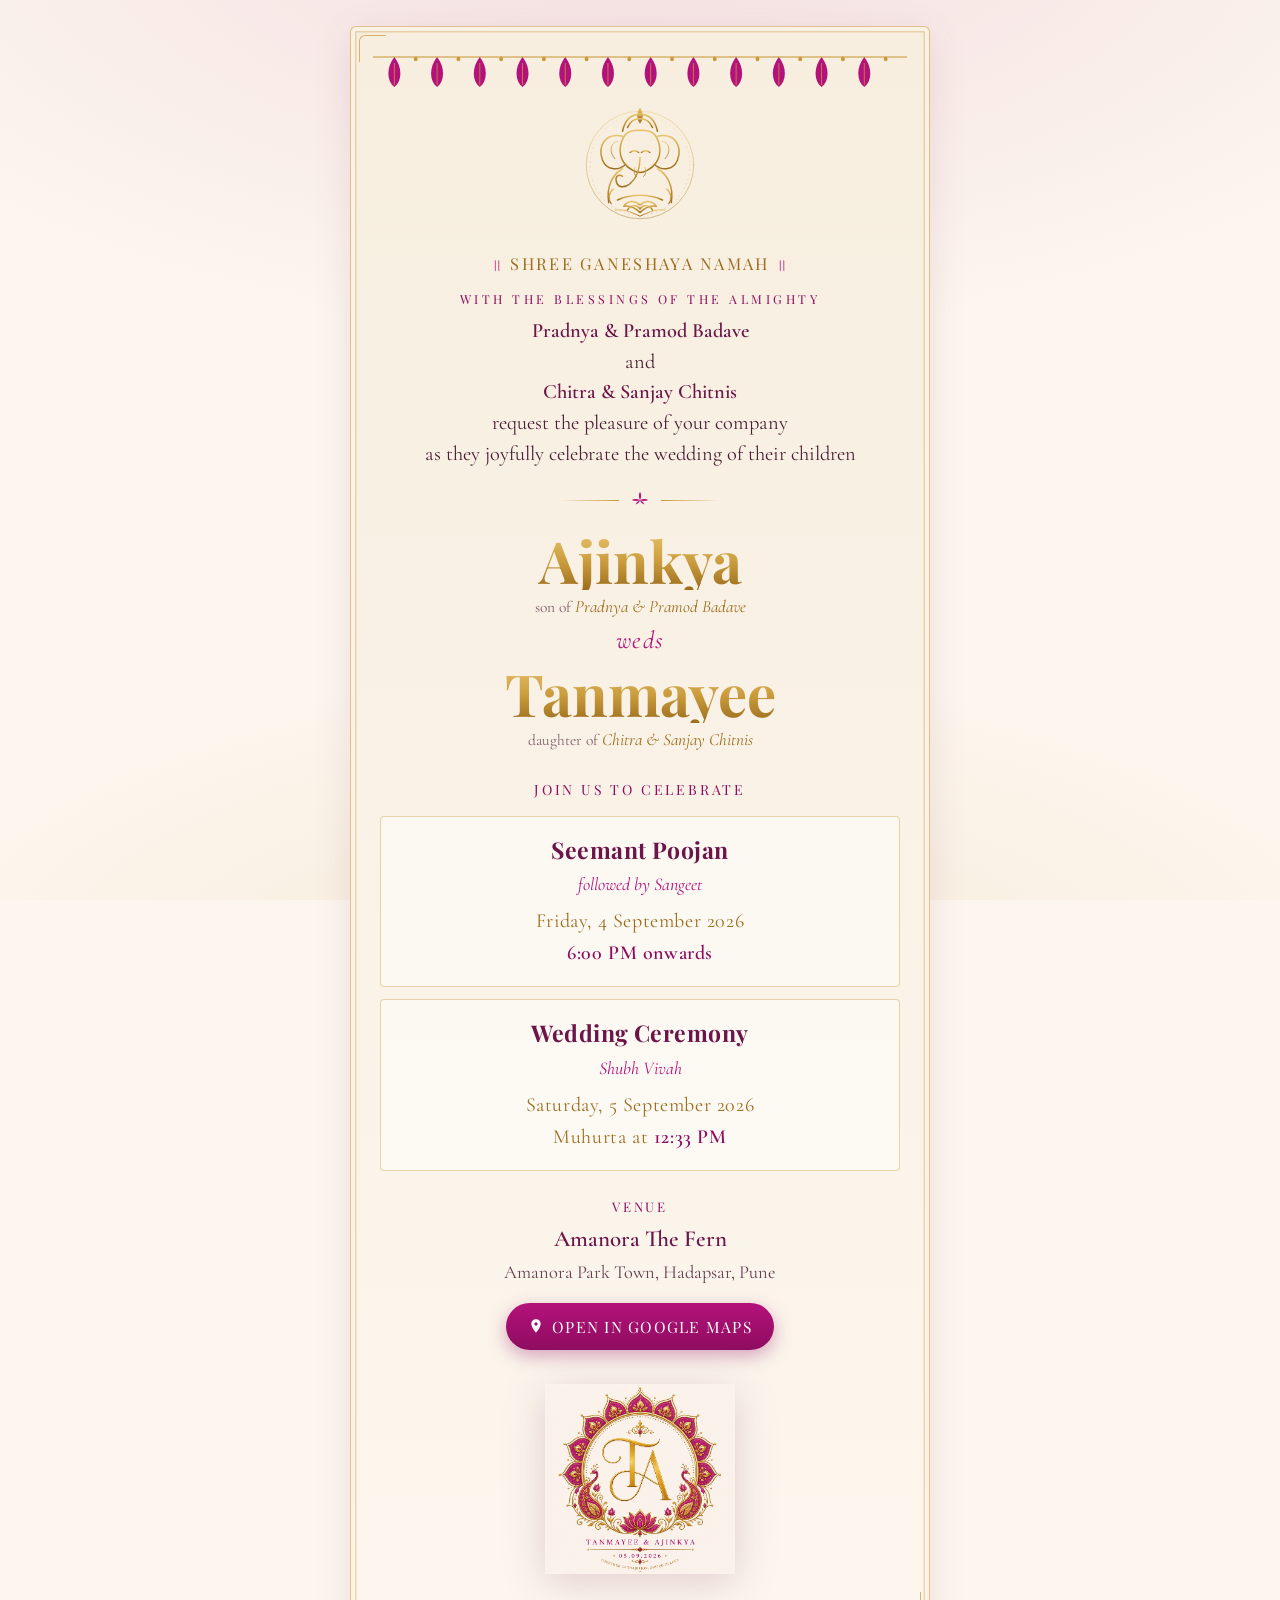
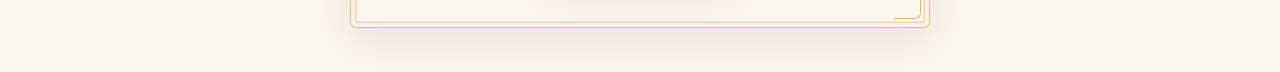
==== index.html @ e58b516b "Initial commit: elegant magenta/gold wedding invite (full + wedding-only) Generated with Claude Code" ====
<!DOCTYPE html>
<html lang="en">
<head>
  <meta charset="utf-8" />
  <meta name="viewport" content="width=device-width, initial-scale=1" />
  <title>Ajinkya weds Tanmayee · 4–5 September 2026</title>
  <meta name="description" content="With the blessings of Shree Ganesha, join us to celebrate the wedding of Ajinkya & Tanmayee — Seemant Poojan & Sangeet on 4 Sep and the wedding on 5 Sep 2026 at Amanora The Fern, Pune." />

  <!-- Open Graph / WhatsApp preview. Replace SITE_URL once hosting is chosen. -->
  <meta property="og:type" content="website" />
  <meta property="og:title" content="Ajinkya weds Tanmayee · 4–5 Sep 2026" />
  <meta property="og:description" content="Seemant Poojan & Sangeet (4 Sep) and the Wedding (5 Sep, 12:33 PM) at Amanora The Fern, Pune. With love, the Badave & Chitnis families." />
  <meta property="og:image" content="SITE_URL/assets/og-full.jpg" />
  <meta property="og:image:width" content="1200" />
  <meta property="og:image:height" content="630" />
  <meta property="og:url" content="SITE_URL/index.html" />
  <meta name="twitter:card" content="summary_large_image" />
  <meta name="twitter:title" content="Ajinkya weds Tanmayee · 4–5 Sep 2026" />
  <meta name="twitter:description" content="Seemant Poojan & Sangeet (4 Sep) and the Wedding (5 Sep) at Amanora The Fern, Pune." />
  <meta name="twitter:image" content="SITE_URL/assets/og-full.jpg" />
  <meta name="theme-color" content="#B4127A" />

  <link rel="icon" href="assets/logo.jpg" />
  <link rel="preconnect" href="https://fonts.googleapis.com" />
  <link rel="preconnect" href="https://fonts.gstatic.com" crossorigin />
  <link href="https://fonts.googleapis.com/css2?family=Cormorant+Garamond:ital,wght@0,400;0,500;0,600;1,400;1,500&family=Playfair+Display:ital,wght@0,600;0,700;1,600&display=swap" rel="stylesheet" />
  <link rel="stylesheet" href="css/style.css" />
</head>
<body>
  <div class="petals" aria-hidden="true"></div>

  <main class="card">
    <div class="frame">

      <!-- mango-leaf toran -->
      <svg class="toran" viewBox="0 0 600 34" preserveAspectRatio="none" aria-hidden="true">
        <path d="M0 2 H600" stroke="#C99A3B" stroke-width="1.4" fill="none" opacity="0.7"/>
        <defs>
          <g id="leaf">
            <path d="M0 2 C-9 12 -9 26 0 32 C9 26 9 12 0 2 Z" fill="#B4127A"/>
            <path d="M0 8 L0 30" stroke="#C99A3B" stroke-width="0.8" fill="none"/>
          </g>
        </defs>
        <use href="#leaf" x="24"/><use href="#leaf" x="72"/><use href="#leaf" x="120"/>
        <use href="#leaf" x="168"/><use href="#leaf" x="216"/><use href="#leaf" x="264"/>
        <use href="#leaf" x="312"/><use href="#leaf" x="360"/><use href="#leaf" x="408"/>
        <use href="#leaf" x="456"/><use href="#leaf" x="504"/><use href="#leaf" x="552"/>
        <g fill="#C99A3B">
          <circle cx="48" cy="4" r="2.2"/><circle cx="96" cy="4" r="2.2"/><circle cx="144" cy="4" r="2.2"/>
          <circle cx="192" cy="4" r="2.2"/><circle cx="240" cy="4" r="2.2"/><circle cx="288" cy="4" r="2.2"/>
          <circle cx="336" cy="4" r="2.2"/><circle cx="384" cy="4" r="2.2"/><circle cx="432" cy="4" r="2.2"/>
          <circle cx="480" cy="4" r="2.2"/><circle cx="528" cy="4" r="2.2"/><circle cx="576" cy="4" r="2.2"/>
        </g>
      </svg>

      <!-- Ganpati invocation -->
      <div class="ganpati reveal">
        <div class="ganesha-wrap"><img src="assets/ganesha.svg" alt="Shree Ganesha" /></div>
        <p class="mantra"><span class="side">॥</span> Shree Ganeshaya Namah <span class="side">॥</span></p>
      </div>

      <!-- Intro -->
      <p class="eyebrow reveal">With the blessings of the Almighty</p>
      <p class="intro reveal">
        <strong>Pradnya &amp; Pramod Badave</strong>
        <br />and<br />
        <strong>Chitra &amp; Sanjay Chitnis</strong>
        <br />request the pleasure of your company<br />
        as they joyfully celebrate the wedding of their children
      </p>

      <div class="divider reveal" aria-hidden="true">
        <svg class="lotus" viewBox="0 0 24 24"><g fill="#B4127A"><path d="M12 3c1.6 2.6 1.6 6.4 0 9-1.6-2.6-1.6-6.4 0-9z"/><path d="M12 12C9.4 10.4 5.6 10.4 3 12c2.6 1.6 6.4 1.6 9 0z"/><path d="M12 12c2.6-1.6 6.4-1.6 9 0-2.6 1.6-6.4 1.6-9 0z"/><path d="M12 12c-2 .6-4 2.6-4.8 5 2.4-.8 4.4-2.8 4.8-5z"/><path d="M12 12c2 .6 4 2.6 4.8 5-2.4-.8-4.4-2.8-4.8-5z"/></g></svg>
      </div>

      <!-- Couple -->
      <section class="couple reveal">
        <h1 class="name">Ajinkya</h1>
        <p class="parents"><span class="of">son of</span> Pradnya &amp; Pramod Badave</p>
        <p class="weds">weds</p>
        <h1 class="name">Tanmayee</h1>
        <p class="parents"><span class="of">daughter of</span> Chitra &amp; Sanjay Chitnis</p>
      </section>

      <!-- Events -->
      <section class="events reveal">
        <p class="section-title">Join us to celebrate</p>

        <div class="event">
          <p class="ev-name">Seemant Poojan</p>
          <p class="ev-sub">followed by Sangeet</p>
          <p class="ev-when">Friday, 4 September 2026</p>
          <p class="ev-when"><span class="time">6:00 PM onwards</span></p>
        </div>

        <div class="event">
          <p class="ev-name">Wedding Ceremony</p>
          <p class="ev-sub">Shubh Vivah</p>
          <p class="ev-when">Saturday, 5 September 2026</p>
          <p class="ev-when">Muhurta at <span class="time">12:33 PM</span></p>
        </div>
      </section>

      <!-- Venue -->
      <section class="venue reveal">
        <p class="vlabel">Venue</p>
        <p class="vname">Amanora The Fern</p>
        <p class="vaddr">Amanora Park Town, Hadapsar, Pune</p>
        <a class="maps-btn" href="https://maps.app.goo.gl/Dd9FhrrQaeA665WX8" target="_blank" rel="noopener">
          <svg viewBox="0 0 24 24" aria-hidden="true"><path d="M12 2C8.1 2 5 5.1 5 9c0 5.2 7 13 7 13s7-7.8 7-13c0-3.9-3.1-7-7-7zm0 9.5A2.5 2.5 0 1 1 12 6.5a2.5 2.5 0 0 1 0 5z"/></svg>
          Open in Google Maps
        </a>
      </section>

      <!-- RSVP placeholder — uncomment and fill in to enable
      <section class="venue reveal">
        <p class="vlabel">RSVP</p>
        <p class="vname">NAME — <a href="tel:+91XXXXXXXXXX">+91 XXXXX XXXXX</a></p>
      </section>
      -->

      <!-- Logo footer -->
      <div class="brand reveal">
        <img src="assets/logo.jpg" alt="Tanmayee & Ajinkya" />
      </div>

    </div>
  </main>

  <script src="js/invite.js"></script>
</body>
</html>
---- css/style.css ----
/* ============================================================
   Ajinkya weds Tanmayee — shared styles
   Palette sampled from the couple's TA mandala logo.
   ============================================================ */
:root {
  --magenta: #B4127A;
  --magenta-deep: #8E0C60;
  --gold: #C99A3B;
  --gold-light: #E6C36B;
  --gold-dark: #9C6E1E;
  --cream: #FCF6EE;
  --cream-2: #F7EEDF;
  --plum: #6B1548;
  --ink: #4a2036;
  --maxw: 620px;
}

* { box-sizing: border-box; }

html { scroll-behavior: smooth; }

body {
  margin: 0;
  background: var(--cream);
  color: var(--ink);
  font-family: "Cormorant Garamond", "Georgia", serif;
  font-size: 20px;
  line-height: 1.5;
  -webkit-font-smoothing: antialiased;
  overflow-x: hidden;
}

/* soft radial glow + faint mandala watermark behind everything */
body::before {
  content: "";
  position: fixed;
  inset: 0;
  z-index: -2;
  background:
    radial-gradient(120% 80% at 50% -10%, rgba(180,18,122,0.10), transparent 60%),
    radial-gradient(100% 60% at 50% 110%, rgba(201,154,59,0.12), transparent 60%),
    var(--cream);
}

/* -------- decorative frame / card -------- */
.card {
  max-width: var(--maxw);
  margin: 0 auto;
  padding: 26px 20px 44px;
  position: relative;
}

.frame {
  position: relative;
  border: 1.5px solid rgba(201,154,59,0.55);
  border-radius: 6px;
  padding: 34px 22px 40px;
  background:
    linear-gradient(var(--cream-2), var(--cream));
  box-shadow: 0 10px 40px rgba(107,21,72,0.10), inset 0 0 0 4px rgba(252,246,238,0.9), inset 0 0 0 5.5px rgba(201,154,59,0.35);
}
/* little gold corner flourishes */
.frame::before, .frame::after {
  content: "";
  position: absolute;
  width: 26px; height: 26px;
  border: 1.5px solid var(--gold);
  opacity: 0.7;
}
.frame::before { top: 8px; left: 8px; border-right: none; border-bottom: none; border-radius: 6px 0 0 0; }
.frame::after  { bottom: 8px; right: 8px; border-left: none; border-top: none; border-radius: 0 0 6px 0; }

/* -------- toran (mango-leaf string) -------- */
.toran {
  display: block;
  width: 100%;
  height: 34px;
  margin: -6px 0 6px;
}

/* -------- Ganpati header -------- */
.ganpati { text-align: center; margin: 6px 0 14px; }
.ganpati .ganesha-wrap {
  width: 150px; margin: 0 auto 6px;
  position: relative;
}
.ganpati .ganesha-wrap img { width: 100%; display: block; }
.mantra {
  font-family: "Playfair Display", serif;
  color: var(--gold-dark);
  letter-spacing: 0.14em;
  font-size: 0.82em;
  text-transform: uppercase;
  margin: 4px 0 0;
}
.mantra .side { color: var(--magenta); opacity: 0.7; }

/* -------- generic pieces -------- */
.eyebrow {
  text-align: center;
  color: var(--magenta-deep);
  letter-spacing: 0.28em;
  text-transform: uppercase;
  font-size: 0.62em;
  font-family: "Playfair Display", serif;
  margin: 0 0 8px;
}

.intro {
  text-align: center;
  color: var(--ink);
  font-size: 1.02em;
  max-width: 30em;
  margin: 0 auto;
}
.intro strong { color: var(--plum); font-weight: 600; white-space: nowrap; }

.divider {
  display: flex; align-items: center; justify-content: center;
  gap: 10px; margin: 20px auto; color: var(--gold);
}
.divider::before, .divider::after {
  content: ""; height: 1px; width: 60px;
  background: linear-gradient(90deg, transparent, var(--gold));
}
.divider::after { background: linear-gradient(90deg, var(--gold), transparent); }
.divider .lotus { width: 22px; height: 22px; }

/* -------- couple names -------- */
.couple { text-align: center; margin: 8px 0 4px; }
.name {
  font-family: "Playfair Display", serif;
  font-weight: 700;
  font-size: 2.9em;
  line-height: 1.02;
  margin: 4px 0;
  background: linear-gradient(180deg, var(--gold-light), var(--gold) 55%, var(--gold-dark));
  -webkit-background-clip: text;
  background-clip: text;
  color: transparent;
  position: relative;
}
/* shimmer sweep */
.name::after {
  content: "";
  position: absolute; inset: 0;
  background: linear-gradient(115deg, transparent 40%, rgba(255,255,255,0.75) 50%, transparent 60%);
  -webkit-background-clip: text; background-clip: text;
  color: transparent;
  background-size: 250% 100%;
  animation: shimmer 5.5s ease-in-out infinite;
  pointer-events: none;
}
@keyframes shimmer { 0%,100% { background-position: 180% 0; } 50% { background-position: -60% 0; } }

.weds {
  font-family: "Cormorant Garamond", serif;
  font-style: italic;
  color: var(--magenta);
  font-size: 1.25em;
  letter-spacing: 0.05em;
  margin: 2px 0;
}
.parents {
  color: var(--gold-dark);
  font-size: 0.86em;
  font-style: italic;
  margin: 2px 0 0;
}
.parents .of { color: var(--ink); opacity: 0.7; font-style: normal; font-size: 0.9em; }

/* -------- events -------- */
.events { margin: 26px 0 6px; }
.section-title {
  text-align: center;
  font-family: "Playfair Display", serif;
  color: var(--magenta-deep);
  letter-spacing: 0.2em;
  text-transform: uppercase;
  font-size: 0.7em;
  margin: 0 0 16px;
}
.event {
  text-align: center;
  padding: 16px 14px;
  margin: 12px auto;
  max-width: 26em;
  border: 1px solid rgba(201,154,59,0.4);
  border-radius: 4px;
  background: rgba(255,255,255,0.45);
  position: relative;
}
.event + .event { }
.event .ev-name {
  font-family: "Playfair Display", serif;
  color: var(--plum);
  font-size: 1.15em;
  font-weight: 700;
  letter-spacing: 0.02em;
  margin: 0 0 4px;
}
.event .ev-sub { color: var(--magenta); font-style: italic; font-size: 0.9em; margin: 0 0 8px; }
.event .ev-when {
  color: var(--gold-dark);
  font-size: 1.0em;
  letter-spacing: 0.03em;
  margin: 2px 0;
}
.event .ev-when .time { color: var(--magenta-deep); font-weight: 600; }

/* -------- venue + maps -------- */
.venue { text-align: center; margin: 26px 0 6px; }
.venue .vlabel {
  font-family: "Playfair Display", serif;
  color: var(--magenta-deep);
  letter-spacing: 0.2em; text-transform: uppercase;
  font-size: 0.66em; margin: 0 0 6px;
}
.venue .vname { color: var(--plum); font-size: 1.15em; font-weight: 600; margin: 0; }
.venue .vaddr { color: var(--ink); font-size: 0.92em; opacity: 0.85; margin: 2px 0 16px; }

.maps-btn {
  display: inline-flex; align-items: center; gap: 8px;
  text-decoration: none;
  background: linear-gradient(180deg, var(--magenta), var(--magenta-deep));
  color: #fff;
  font-family: "Playfair Display", serif;
  letter-spacing: 0.08em;
  font-size: 0.78em;
  text-transform: uppercase;
  padding: 12px 22px;
  border-radius: 40px;
  box-shadow: 0 6px 18px rgba(142,12,96,0.35);
  transition: transform 0.18s ease, box-shadow 0.18s ease;
}
.maps-btn:hover { transform: translateY(-2px); box-shadow: 0 10px 24px rgba(142,12,96,0.45); }
.maps-btn svg { width: 16px; height: 16px; fill: #fff; }

/* -------- logo footer -------- */
.brand { text-align: center; margin: 34px 0 4px; }
.brand img {
  width: 190px; max-width: 62%;
  filter: drop-shadow(0 8px 20px rgba(107,21,72,0.18));
}
.closing {
  text-align: center;
  color: var(--gold-dark);
  font-style: italic;
  font-size: 0.9em;
  margin: 10px 0 0;
}

/* -------- floating petals -------- */
.petals { position: fixed; inset: 0; z-index: -1; overflow: hidden; pointer-events: none; }
.petal {
  position: absolute;
  top: -30px;
  font-size: 18px;
  opacity: 0;
  animation: fall linear infinite;
  will-change: transform;
}
@keyframes fall {
  0%   { transform: translateY(-30px) rotate(0deg);   opacity: 0; }
  10%  { opacity: 0.55; }
  90%  { opacity: 0.5; }
  100% { transform: translateY(105vh) rotate(320deg);  opacity: 0; }
}

/* -------- scroll reveal -------- */
.reveal { opacity: 0; transform: translateY(18px); transition: opacity 0.8s ease, transform 0.8s ease; }
.reveal.in { opacity: 1; transform: none; }

/* -------- responsive -------- */
@media (max-width: 400px) {
  body { font-size: 18px; }
  .name { font-size: 2.35em; }
  .frame { padding: 28px 14px 34px; }
}

/* -------- reduced motion -------- */
@media (prefers-reduced-motion: reduce) {
  html { scroll-behavior: auto; }
  .name::after { animation: none; }
  .petals { display: none; }
  .reveal { opacity: 1; transform: none; transition: none; }
  .mandala-spin { animation: none !important; }
}
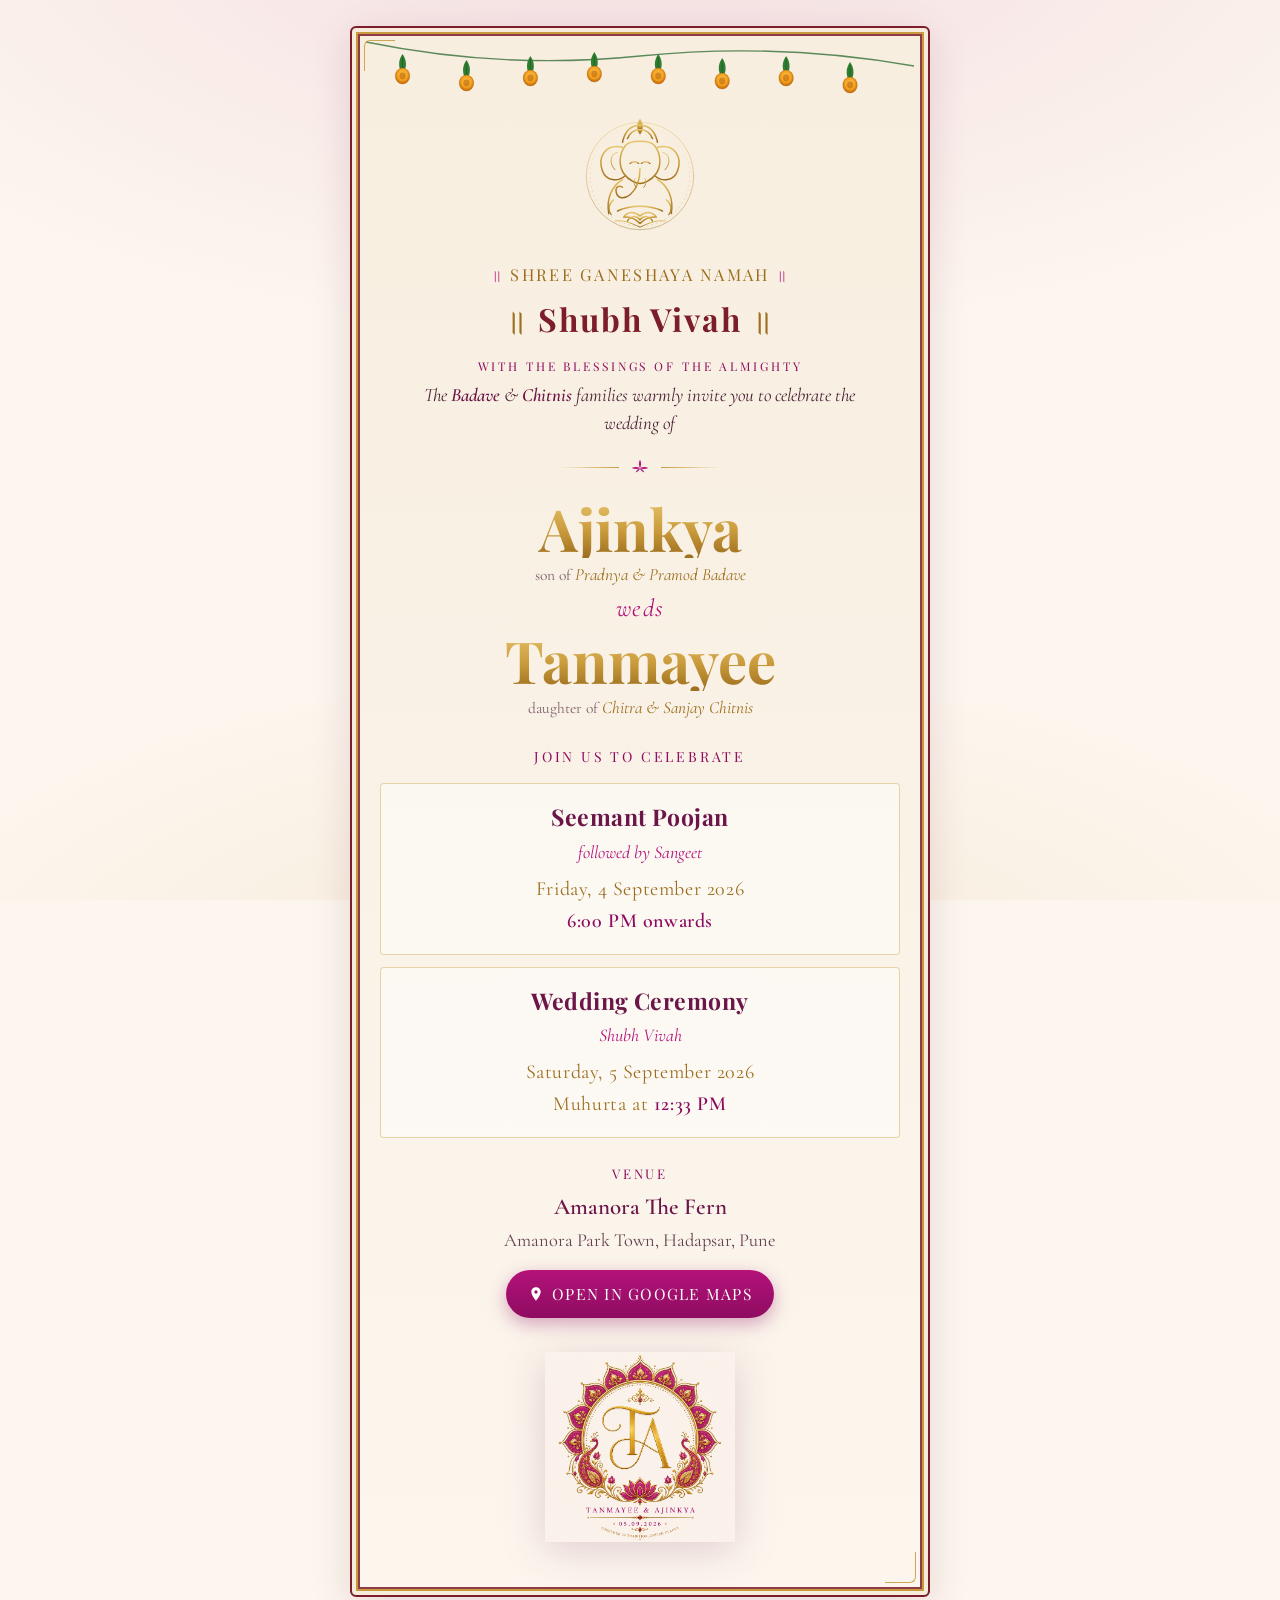
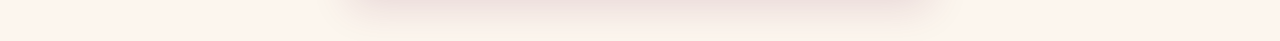
==== commit 9ff70912: "Make invite more traditional: marigold garland, Shubh Vivah heading, maroon-gold frame; shorten intr" ====
--- a/index.html
+++ b/index.html
@@ -32,24 +32,36 @@
   <main class="card">
     <div class="frame">
 
-      <!-- mango-leaf toran -->
-      <svg class="toran" viewBox="0 0 600 34" preserveAspectRatio="none" aria-hidden="true">
-        <path d="M0 2 H600" stroke="#C99A3B" stroke-width="1.4" fill="none" opacity="0.7"/>
+      <!-- marigold garland (bandanwar) -->
+      <svg class="garland" viewBox="0 0 600 62" preserveAspectRatio="none" aria-hidden="true">
         <defs>
-          <g id="leaf">
-            <path d="M0 2 C-9 12 -9 26 0 32 C9 26 9 12 0 2 Z" fill="#B4127A"/>
-            <path d="M0 8 L0 30" stroke="#C99A3B" stroke-width="0.8" fill="none"/>
+          <radialGradient id="mari" cx="50%" cy="42%" r="60%">
+            <stop offset="0%" stop-color="#F7C053"/>
+            <stop offset="55%" stop-color="#F5A623"/>
+            <stop offset="100%" stop-color="#B85C00"/>
+          </radialGradient>
+          <g id="marigold">
+            <circle r="8" fill="url(#mari)"/>
+            <circle r="8" fill="none" stroke="#B85C00" stroke-width="0.6" opacity="0.5"/>
+            <circle r="3.4" fill="#B85C00" opacity="0.55"/>
+          </g>
+          <g id="mleaf">
+            <path d="M0 0 C-5 6 -5 15 0 19 C5 15 5 6 0 0 Z" fill="#2E7D32"/>
+            <path d="M0 3 L0 17" stroke="#1B5E20" stroke-width="0.7"/>
           </g>
         </defs>
-        <use href="#leaf" x="24"/><use href="#leaf" x="72"/><use href="#leaf" x="120"/>
-        <use href="#leaf" x="168"/><use href="#leaf" x="216"/><use href="#leaf" x="264"/>
-        <use href="#leaf" x="312"/><use href="#leaf" x="360"/><use href="#leaf" x="408"/>
-        <use href="#leaf" x="456"/><use href="#leaf" x="504"/><use href="#leaf" x="552"/>
-        <g fill="#C99A3B">
-          <circle cx="48" cy="4" r="2.2"/><circle cx="96" cy="4" r="2.2"/><circle cx="144" cy="4" r="2.2"/>
-          <circle cx="192" cy="4" r="2.2"/><circle cx="240" cy="4" r="2.2"/><circle cx="288" cy="4" r="2.2"/>
-          <circle cx="336" cy="4" r="2.2"/><circle cx="384" cy="4" r="2.2"/><circle cx="432" cy="4" r="2.2"/>
-          <circle cx="480" cy="4" r="2.2"/><circle cx="528" cy="4" r="2.2"/><circle cx="576" cy="4" r="2.2"/>
+        <!-- draping string -->
+        <path d="M0 6 Q150 34 300 20 Q450 6 600 30" fill="none" stroke="#1B5E20" stroke-width="1.4" opacity="0.7"/>
+        <!-- hanging leaf + marigold clusters -->
+        <g>
+          <use href="#mleaf" x="40"  y="18"/><use href="#marigold" x="40"  y="40"/>
+          <use href="#mleaf" x="110" y="24"/><use href="#marigold" x="110" y="47"/>
+          <use href="#mleaf" x="180" y="20"/><use href="#marigold" x="180" y="42"/>
+          <use href="#mleaf" x="250" y="16"/><use href="#marigold" x="250" y="38"/>
+          <use href="#mleaf" x="320" y="18"/><use href="#marigold" x="320" y="40"/>
+          <use href="#mleaf" x="390" y="22"/><use href="#marigold" x="390" y="45"/>
+          <use href="#mleaf" x="460" y="20"/><use href="#marigold" x="460" y="42"/>
+          <use href="#mleaf" x="530" y="26"/><use href="#marigold" x="530" y="49"/>
         </g>
       </svg>
 
@@ -57,16 +69,14 @@
       <div class="ganpati reveal">
         <div class="ganesha-wrap"><img src="assets/ganesha.svg" alt="Shree Ganesha" /></div>
         <p class="mantra"><span class="side">॥</span> Shree Ganeshaya Namah <span class="side">॥</span></p>
+        <p class="shubh"><span class="side">॥</span> Shubh Vivah <span class="side">॥</span></p>
       </div>
 
       <!-- Intro -->
       <p class="eyebrow reveal">With the blessings of the Almighty</p>
       <p class="intro reveal">
-        <strong>Pradnya &amp; Pramod Badave</strong>
-        <br />and<br />
-        <strong>Chitra &amp; Sanjay Chitnis</strong>
-        <br />request the pleasure of your company<br />
-        as they joyfully celebrate the wedding of their children
+        The <strong>Badave</strong> &amp; <strong>Chitnis</strong> families
+        warmly invite you to celebrate the wedding of
       </p>
 
       <div class="divider reveal" aria-hidden="true">
--- a/css/style.css
+++ b/css/style.css
@@ -12,6 +12,13 @@
   --cream-2: #F7EEDF;
   --plum: #6B1548;
   --ink: #4a2036;
+  --maroon: #7C1D2B;
+  --maroon-deep: #5E0F1E;
+  --marigold: #E07B0E;
+  --marigold-mid: #F5A623;
+  --marigold-core: #B85C00;
+  --leaf-green: #2E7D32;
+  --leaf-green-dark: #1B5E20;
   --maxw: 620px;
 }
 
@@ -52,23 +59,36 @@
 
 .frame {
   position: relative;
-  border: 1.5px solid rgba(201,154,59,0.55);
+  border: 2px solid var(--maroon);
   border-radius: 6px;
-  padding: 34px 22px 40px;
+  padding: 20px 22px 40px;
   background:
     linear-gradient(var(--cream-2), var(--cream));
-  box-shadow: 0 10px 40px rgba(107,21,72,0.10), inset 0 0 0 4px rgba(252,246,238,0.9), inset 0 0 0 5.5px rgba(201,154,59,0.35);
+  box-shadow:
+    0 10px 40px rgba(107,21,72,0.14),
+    inset 0 0 0 4px rgba(252,246,238,0.9),
+    inset 0 0 0 6px var(--gold),
+    inset 0 0 0 8px rgba(124,29,43,0.85);
 }
 /* little gold corner flourishes */
 .frame::before, .frame::after {
   content: "";
   position: absolute;
-  width: 26px; height: 26px;
-  border: 1.5px solid var(--gold);
-  opacity: 0.7;
-}
-.frame::before { top: 8px; left: 8px; border-right: none; border-bottom: none; border-radius: 6px 0 0 0; }
-.frame::after  { bottom: 8px; right: 8px; border-left: none; border-top: none; border-radius: 0 0 6px 0; }
+  width: 30px; height: 30px;
+  border: 1.6px solid var(--gold);
+  opacity: 0.85;
+  z-index: 2;
+}
+.frame::before { top: 12px; left: 12px; border-right: none; border-bottom: none; border-radius: 6px 0 0 0; }
+.frame::after  { bottom: 12px; right: 12px; border-left: none; border-top: none; border-radius: 0 0 6px 0; }
+
+/* -------- marigold garland (bandanwar) across the top -------- */
+.garland {
+  display: block;
+  width: calc(100% + 16px);
+  margin: -12px -8px 8px;
+  height: 62px;
+}
 
 /* -------- toran (mango-leaf string) -------- */
 .toran {
@@ -95,22 +115,35 @@
 }
 .mantra .side { color: var(--magenta); opacity: 0.7; }
 
+/* Shubh Vivah — the auspicious-marriage heading */
+.shubh {
+  text-align: center;
+  font-family: "Playfair Display", serif;
+  font-weight: 700;
+  color: var(--maroon);
+  font-size: 1.6em;
+  letter-spacing: 0.06em;
+  margin: 8px 0 2px;
+}
+.shubh .side { color: var(--gold-dark); font-weight: 400; }
+
 /* -------- generic pieces -------- */
 .eyebrow {
   text-align: center;
   color: var(--magenta-deep);
-  letter-spacing: 0.28em;
+  letter-spacing: 0.24em;
   text-transform: uppercase;
-  font-size: 0.62em;
-  font-family: "Playfair Display", serif;
-  margin: 0 0 8px;
+  font-size: 0.6em;
+  font-family: "Playfair Display", serif;
+  margin: 6px 0 6px;
 }
 
 .intro {
   text-align: center;
   color: var(--ink);
-  font-size: 1.02em;
-  max-width: 30em;
+  font-size: 0.94em;
+  font-style: italic;
+  max-width: 26em;
   margin: 0 auto;
 }
 .intro strong { color: var(--plum); font-weight: 600; white-space: nowrap; }
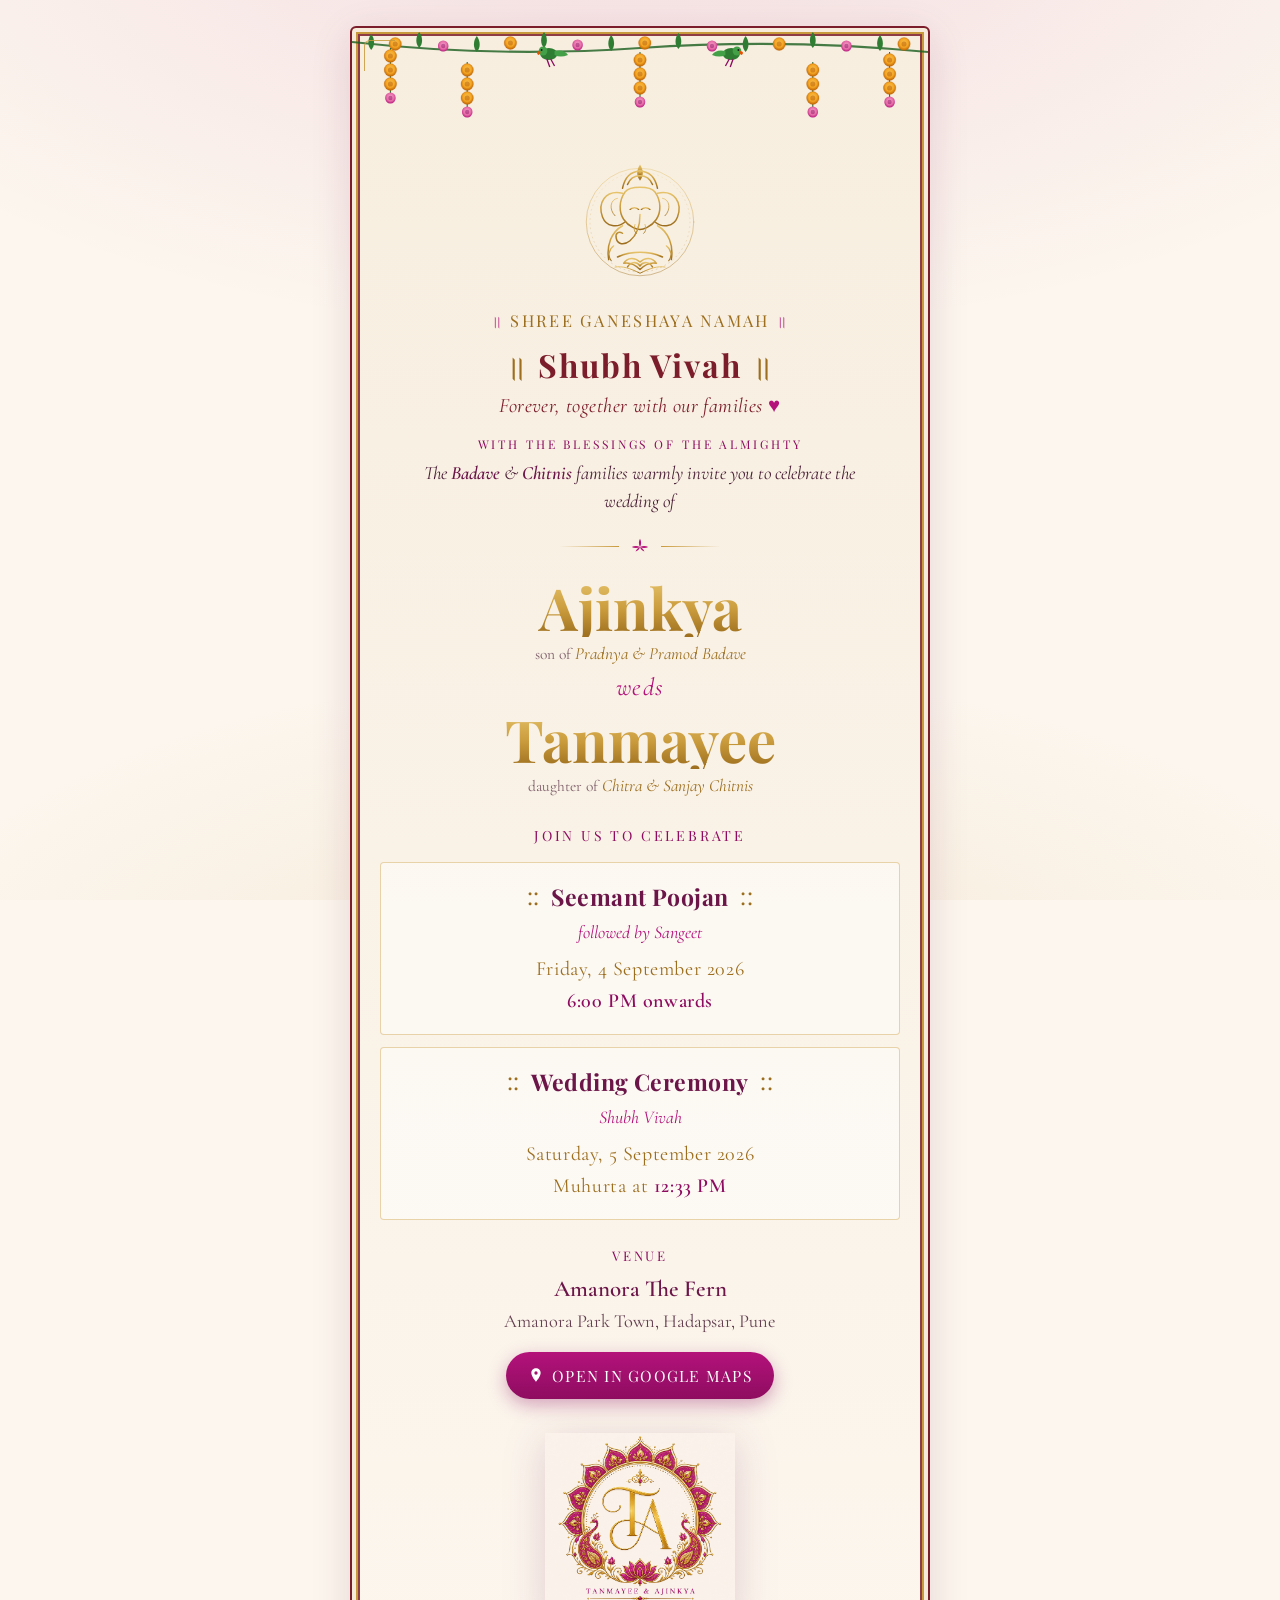
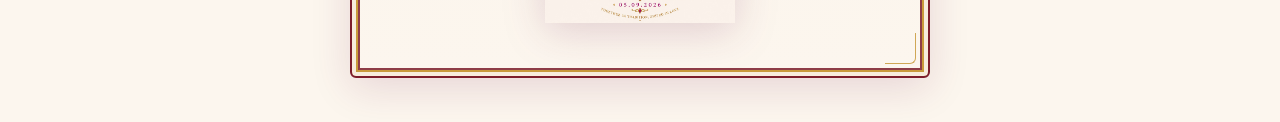
==== commit 54a22bc0: "Richer garland (hanging marigold/pink strands + parrots), script tagline, :: event headings — match " ====
--- a/index.html
+++ b/index.html
@@ -32,37 +32,72 @@
   <main class="card">
     <div class="frame">
 
-      <!-- marigold garland (bandanwar) -->
-      <svg class="garland" viewBox="0 0 600 62" preserveAspectRatio="none" aria-hidden="true">
+      <!-- marigold garland (bandanwar) with hanging strands + parrots -->
+      <svg class="garland" viewBox="0 0 600 118" preserveAspectRatio="none" aria-hidden="true">
         <defs>
           <radialGradient id="mari" cx="50%" cy="42%" r="60%">
             <stop offset="0%" stop-color="#F7C053"/>
             <stop offset="55%" stop-color="#F5A623"/>
             <stop offset="100%" stop-color="#B85C00"/>
           </radialGradient>
-          <g id="marigold">
-            <circle r="8" fill="url(#mari)"/>
-            <circle r="8" fill="none" stroke="#B85C00" stroke-width="0.6" opacity="0.5"/>
-            <circle r="3.4" fill="#B85C00" opacity="0.55"/>
+          <radialGradient id="pinkfl" cx="50%" cy="42%" r="60%">
+            <stop offset="0%" stop-color="#F7A8CE"/>
+            <stop offset="60%" stop-color="#E56AA6"/>
+            <stop offset="100%" stop-color="#B4127A"/>
+          </radialGradient>
+          <!-- one marigold bud -->
+          <g id="mari1">
+            <circle r="6.5" fill="url(#mari)"/>
+            <circle r="6.5" fill="none" stroke="#B85C00" stroke-width="0.5" opacity="0.5"/>
+            <circle r="2.6" fill="#B85C00" opacity="0.5"/>
           </g>
-          <g id="mleaf">
-            <path d="M0 0 C-5 6 -5 15 0 19 C5 15 5 6 0 0 Z" fill="#2E7D32"/>
-            <path d="M0 3 L0 17" stroke="#1B5E20" stroke-width="0.7"/>
+          <!-- one pink bud -->
+          <g id="pink1">
+            <circle r="5.5" fill="url(#pinkfl)"/>
+            <circle r="2.2" fill="#8E0C60" opacity="0.5"/>
+          </g>
+          <!-- small leaf -->
+          <g id="lf">
+            <path d="M0 0 C-4 5 -4 12 0 16 C4 12 4 5 0 0 Z" fill="#2E7D32"/>
+          </g>
+          <!-- a hanging strand: string of marigolds ending in a pink bloom -->
+          <g id="strand">
+            <line x1="0" y1="0" x2="0" y2="52" stroke="#1B5E20" stroke-width="1"/>
+            <use href="#mari1" x="0" y="8"/>
+            <use href="#mari1" x="0" y="22"/>
+            <use href="#mari1" x="0" y="36"/>
+            <use href="#pink1" x="0" y="50"/>
+          </g>
+          <!-- green parrot -->
+          <g id="parrot">
+            <ellipse cx="0" cy="0" rx="9" ry="6" fill="#2E7D32"/>
+            <path d="M6 -3 q10 -2 14 4 q-8 3 -14 0 Z" fill="#43A047"/>
+            <circle cx="-6" cy="-3" r="4.5" fill="#43A047"/>
+            <path d="M-10 -3 q-4 1 -1 4 q3 -1 2 -4 Z" fill="#E65100"/>
+            <circle cx="-7.5" cy="-4" r="1" fill="#1B1B1B"/>
+            <path d="M-2 5 l3 8 M2 5 l4 7" stroke="#8E0C60" stroke-width="1.4" fill="none"/>
           </g>
         </defs>
-        <!-- draping string -->
-        <path d="M0 6 Q150 34 300 20 Q450 6 600 30" fill="none" stroke="#1B5E20" stroke-width="1.4" opacity="0.7"/>
-        <!-- hanging leaf + marigold clusters -->
+
+        <!-- dense top band of foliage + blooms -->
+        <path d="M0 14 Q150 30 300 20 Q450 10 600 24" fill="none" stroke="#1B5E20" stroke-width="2.2" opacity="0.8"/>
         <g>
-          <use href="#mleaf" x="40"  y="18"/><use href="#marigold" x="40"  y="40"/>
-          <use href="#mleaf" x="110" y="24"/><use href="#marigold" x="110" y="47"/>
-          <use href="#mleaf" x="180" y="20"/><use href="#marigold" x="180" y="42"/>
-          <use href="#mleaf" x="250" y="16"/><use href="#marigold" x="250" y="38"/>
-          <use href="#mleaf" x="320" y="18"/><use href="#marigold" x="320" y="40"/>
-          <use href="#mleaf" x="390" y="22"/><use href="#marigold" x="390" y="45"/>
-          <use href="#mleaf" x="460" y="20"/><use href="#marigold" x="460" y="42"/>
-          <use href="#mleaf" x="530" y="26"/><use href="#marigold" x="530" y="49"/>
+          <use href="#lf" x="20" y="6"/><use href="#lf" x="70" y="4"/><use href="#lf" x="130" y="8"/>
+          <use href="#lf" x="200" y="4"/><use href="#lf" x="270" y="7"/><use href="#lf" x="340" y="5"/>
+          <use href="#lf" x="410" y="8"/><use href="#lf" x="480" y="4"/><use href="#lf" x="550" y="7"/>
+          <use href="#mari1" x="45"  y="16"/><use href="#pink1" x="95" y="18"/><use href="#mari1" x="165" y="15"/>
+          <use href="#pink1" x="235" y="17"/><use href="#mari1" x="305" y="15"/><use href="#pink1" x="375" y="18"/>
+          <use href="#mari1" x="445" y="16"/><use href="#pink1" x="515" y="18"/><use href="#mari1" x="575" y="16"/>
         </g>
+        <!-- hanging strands, alternating lengths -->
+        <use href="#strand" x="40"  y="20"/>
+        <use href="#strand" x="120" y="20" transform="translate(0,14)"/>
+        <use href="#strand" x="300" y="24"/>
+        <use href="#strand" x="480" y="20" transform="translate(0,14)"/>
+        <use href="#strand" x="560" y="24"/>
+        <!-- parrots perched on the band -->
+        <use href="#parrot" x="205" y="26"/>
+        <use href="#parrot" x="395" y="26" transform="scale(-1,1) translate(-790,0)"/>
       </svg>
 
       <!-- Ganpati invocation -->
@@ -70,6 +105,7 @@
         <div class="ganesha-wrap"><img src="assets/ganesha.svg" alt="Shree Ganesha" /></div>
         <p class="mantra"><span class="side">॥</span> Shree Ganeshaya Namah <span class="side">॥</span></p>
         <p class="shubh"><span class="side">॥</span> Shubh Vivah <span class="side">॥</span></p>
+        <p class="tagline">Forever, together with our families <span class="heart">♥</span></p>
       </div>
 
       <!-- Intro -->
--- a/css/style.css
+++ b/css/style.css
@@ -85,10 +85,22 @@
 /* -------- marigold garland (bandanwar) across the top -------- */
 .garland {
   display: block;
-  width: calc(100% + 16px);
-  margin: -12px -8px 8px;
-  height: 62px;
-}
+  width: calc(100% + 44px);
+  margin: -20px -22px 6px;
+  height: 118px;
+}
+
+/* script tagline — "forever, together with our families" */
+.tagline {
+  text-align: center;
+  font-family: "Cormorant Garamond", serif;
+  font-style: italic;
+  color: var(--maroon);
+  font-size: 1.02em;
+  letter-spacing: 0.02em;
+  margin: 2px 0 10px;
+}
+.tagline .heart { color: var(--magenta); font-style: normal; }
 
 /* -------- toran (mango-leaf string) -------- */
 .toran {
@@ -232,6 +244,15 @@
   letter-spacing: 0.02em;
   margin: 0 0 4px;
 }
+/* decorative :: … :: flanks around the event name, like the reference */
+.event .ev-name::before,
+.event .ev-name::after {
+  content: "::";
+  color: var(--gold-dark);
+  font-weight: 400;
+  margin: 0 0.5em;
+  vertical-align: 0.06em;
+}
 .event .ev-sub { color: var(--magenta); font-style: italic; font-size: 0.9em; margin: 0 0 8px; }
 .event .ev-when {
   color: var(--gold-dark);
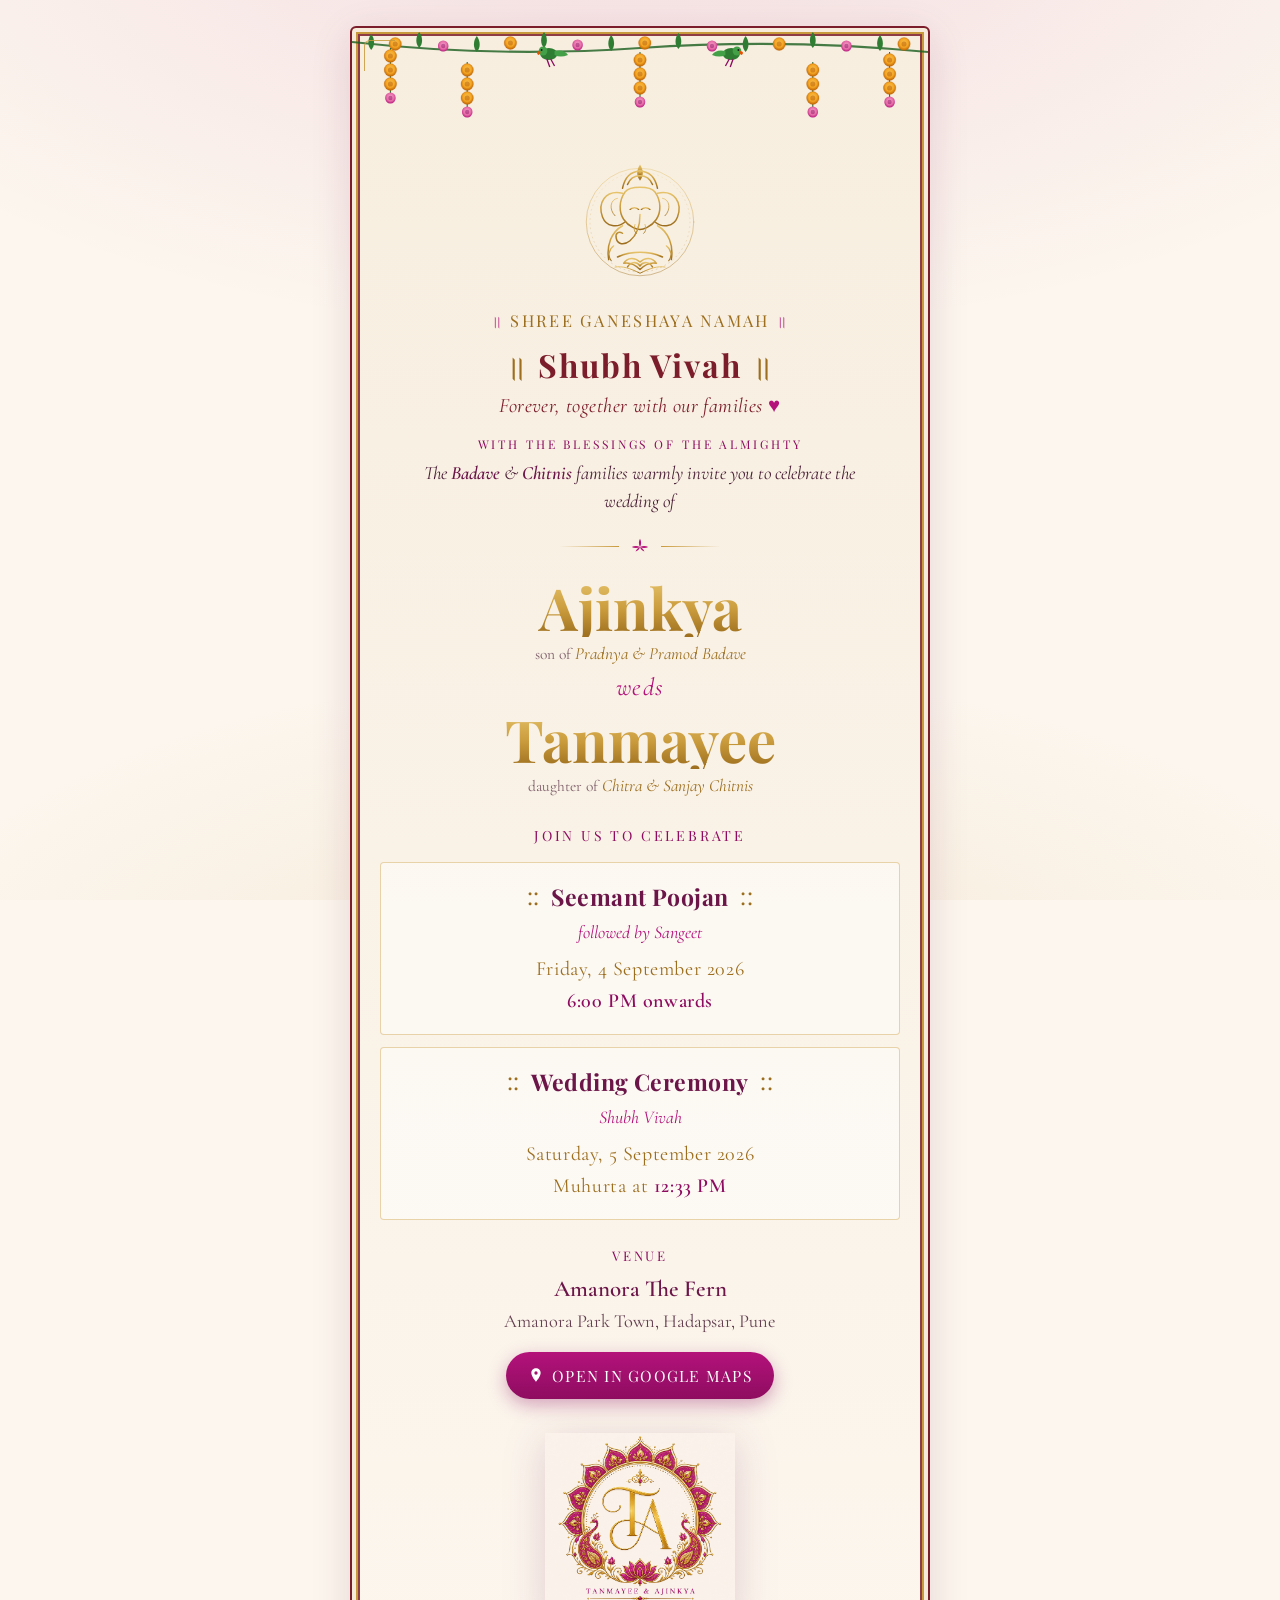
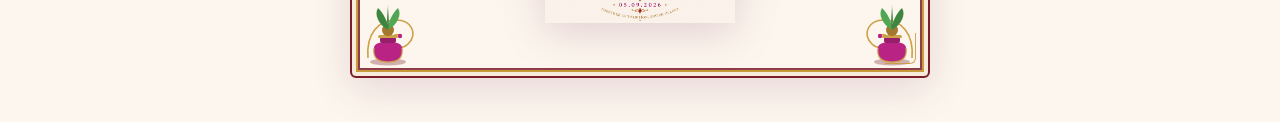
==== commit b654bef0: "Add kalash + paisley corner motifs to bottom corners" ====
--- a/index.html
+++ b/index.html
@@ -170,6 +170,44 @@
         <img src="assets/logo.jpg" alt="Tanmayee & Ajinkya" />
       </div>
 
+      <!-- bottom corner motifs: kalash (sacred pot) + paisley -->
+      <svg class="corner left" viewBox="0 0 78 92" aria-hidden="true">
+        <!-- paisley flourish -->
+        <path d="M6 84 C4 60 16 46 34 46 C50 46 56 60 46 70 C40 76 30 74 30 66 C30 61 35 59 38 62"
+              fill="none" stroke="#C99A3B" stroke-width="1.6"/>
+        <circle cx="38" cy="62" r="2.2" fill="#B4127A"/>
+        <!-- kalash pot -->
+        <g>
+          <ellipse cx="26" cy="88" rx="18" ry="3.4" fill="#7C1D2B" opacity="0.35"/>
+          <path d="M12 74 Q10 88 26 88 Q42 88 40 74 Q40 68 26 68 Q12 68 12 74 Z" fill="#B4127A"/>
+          <path d="M12 74 Q10 88 26 88 Q42 88 40 74" fill="none" stroke="#C99A3B" stroke-width="1.2"/>
+          <rect x="18" y="63" width="16" height="6" rx="2" fill="#8E0C60"/>
+          <rect x="16" y="61" width="20" height="3" rx="1.5" fill="#C99A3B"/>
+          <!-- coconut -->
+          <circle cx="26" cy="56" r="6" fill="#9C6E1E"/>
+          <!-- mango leaves -->
+          <path d="M26 56 C16 50 12 40 16 34 C22 40 26 48 26 56 Z" fill="#2E7D32"/>
+          <path d="M26 56 C36 50 40 40 36 34 C30 40 26 48 26 56 Z" fill="#43A047"/>
+          <path d="M26 56 C24 46 26 36 26 30 C26 40 28 48 26 56 Z" fill="#2E7D32"/>
+        </g>
+      </svg>
+      <svg class="corner right" viewBox="0 0 78 92" aria-hidden="true">
+        <path d="M6 84 C4 60 16 46 34 46 C50 46 56 60 46 70 C40 76 30 74 30 66 C30 61 35 59 38 62"
+              fill="none" stroke="#C99A3B" stroke-width="1.6"/>
+        <circle cx="38" cy="62" r="2.2" fill="#B4127A"/>
+        <g>
+          <ellipse cx="26" cy="88" rx="18" ry="3.4" fill="#7C1D2B" opacity="0.35"/>
+          <path d="M12 74 Q10 88 26 88 Q42 88 40 74 Q40 68 26 68 Q12 68 12 74 Z" fill="#B4127A"/>
+          <path d="M12 74 Q10 88 26 88 Q42 88 40 74" fill="none" stroke="#C99A3B" stroke-width="1.2"/>
+          <rect x="18" y="63" width="16" height="6" rx="2" fill="#8E0C60"/>
+          <rect x="16" y="61" width="20" height="3" rx="1.5" fill="#C99A3B"/>
+          <circle cx="26" cy="56" r="6" fill="#9C6E1E"/>
+          <path d="M26 56 C16 50 12 40 16 34 C22 40 26 48 26 56 Z" fill="#2E7D32"/>
+          <path d="M26 56 C36 50 40 40 36 34 C30 40 26 48 26 56 Z" fill="#43A047"/>
+          <path d="M26 56 C24 46 26 36 26 30 C26 40 28 48 26 56 Z" fill="#2E7D32"/>
+        </g>
+      </svg>
+
     </div>
   </main>
 
--- a/css/style.css
+++ b/css/style.css
@@ -90,6 +90,23 @@
   height: 118px;
 }
 
+/* bottom corner motifs — kalash + paisley flourishes */
+.corner {
+  position: absolute;
+  bottom: 10px;
+  width: 78px;
+  height: 92px;
+  opacity: 0.92;
+  pointer-events: none;
+  z-index: 1;
+}
+.corner.left  { left: 10px; }
+.corner.right { right: 10px; transform: scaleX(-1); }
+
+@media (max-width: 400px) {
+  .corner { width: 62px; height: 74px; }
+}
+
 /* script tagline — "forever, together with our families" */
 .tagline {
   text-align: center;
